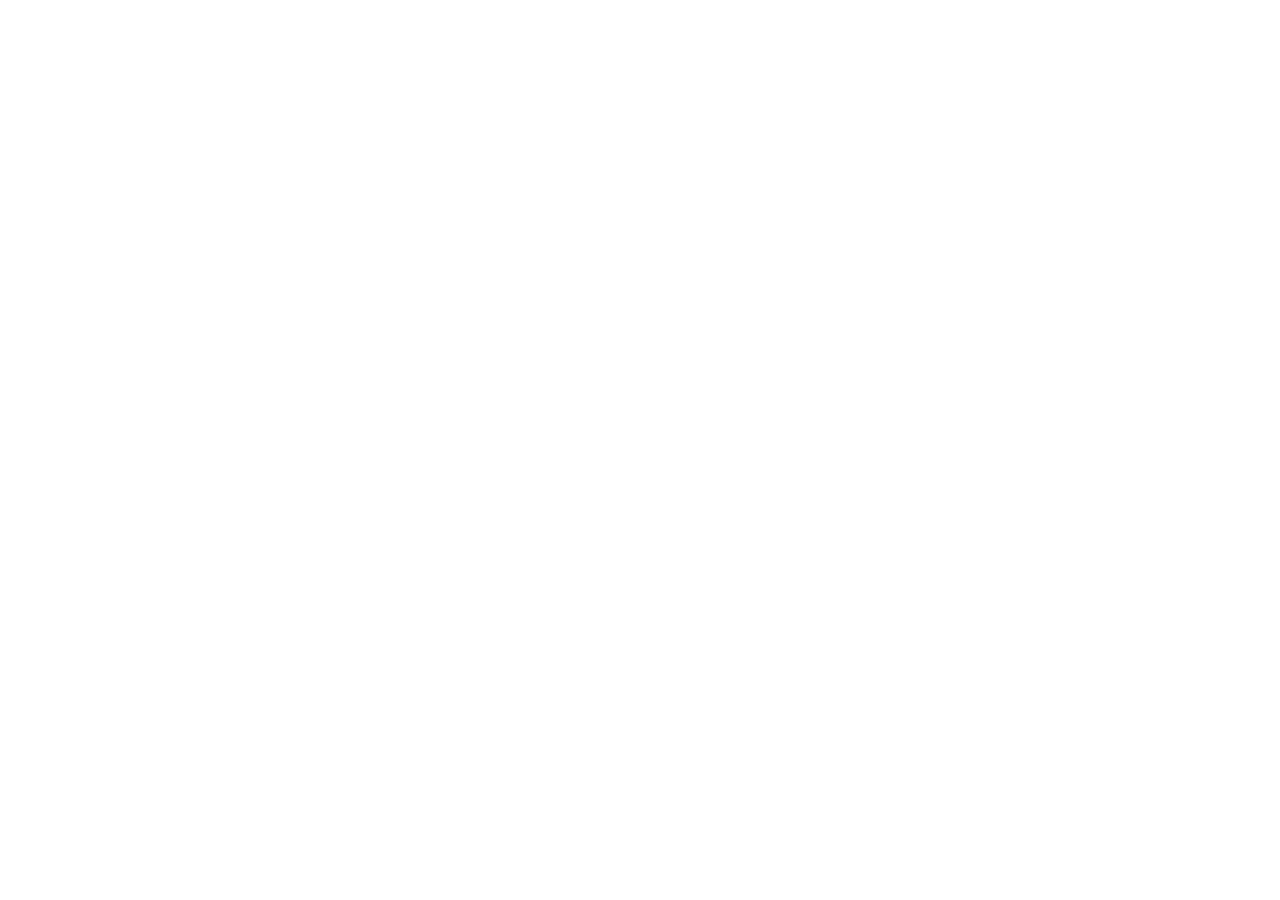
==== about.html @ ed48752d "Hari 1 : Membuat struktur semua halaman HTML dan arsitektur folder proyek" ====
<!DOCTYPE html>
<html lang="en">
<head>
    <meta charset="UTF-8">
    <meta name="viewport" content="width=device-width, initial-scale=1.0">
    <title>Tentang Kami - Mie Tek Tek Pekanbaru</title>
</head>
<body>
    
</body>
</html>
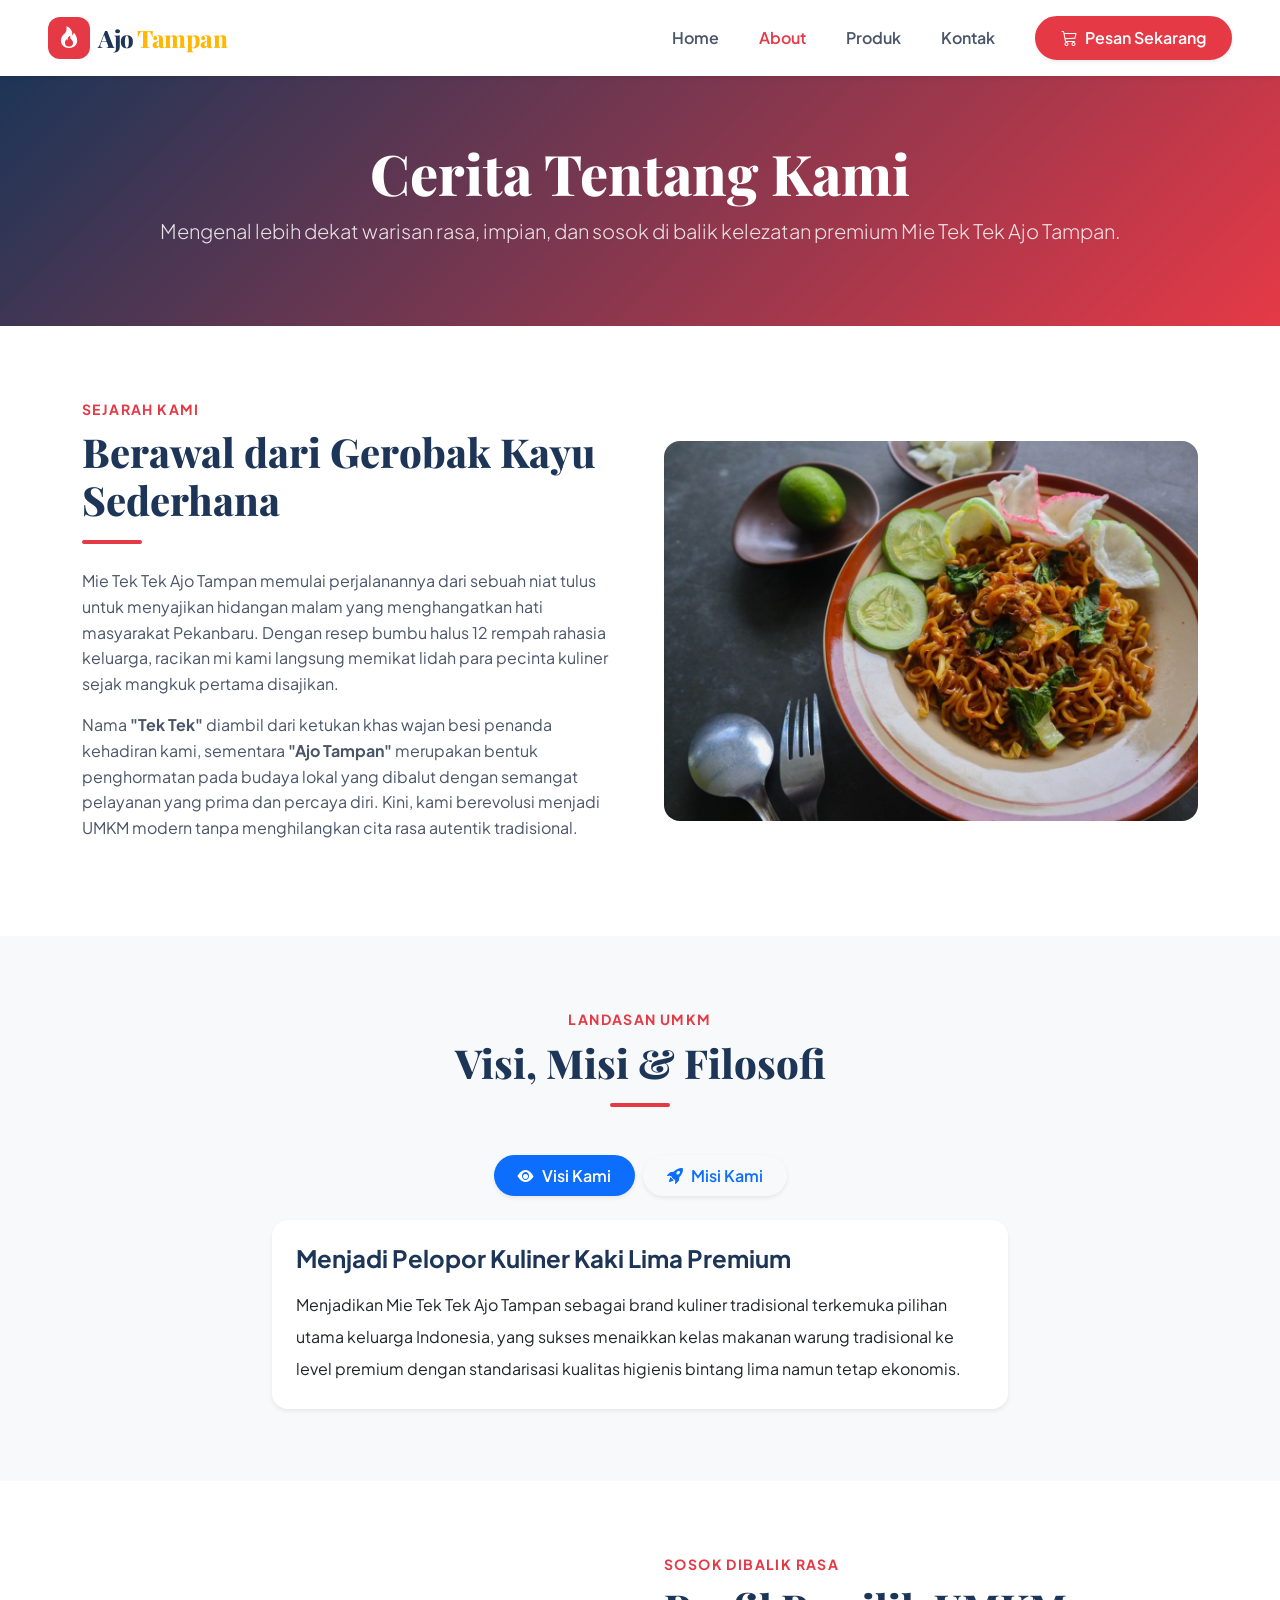
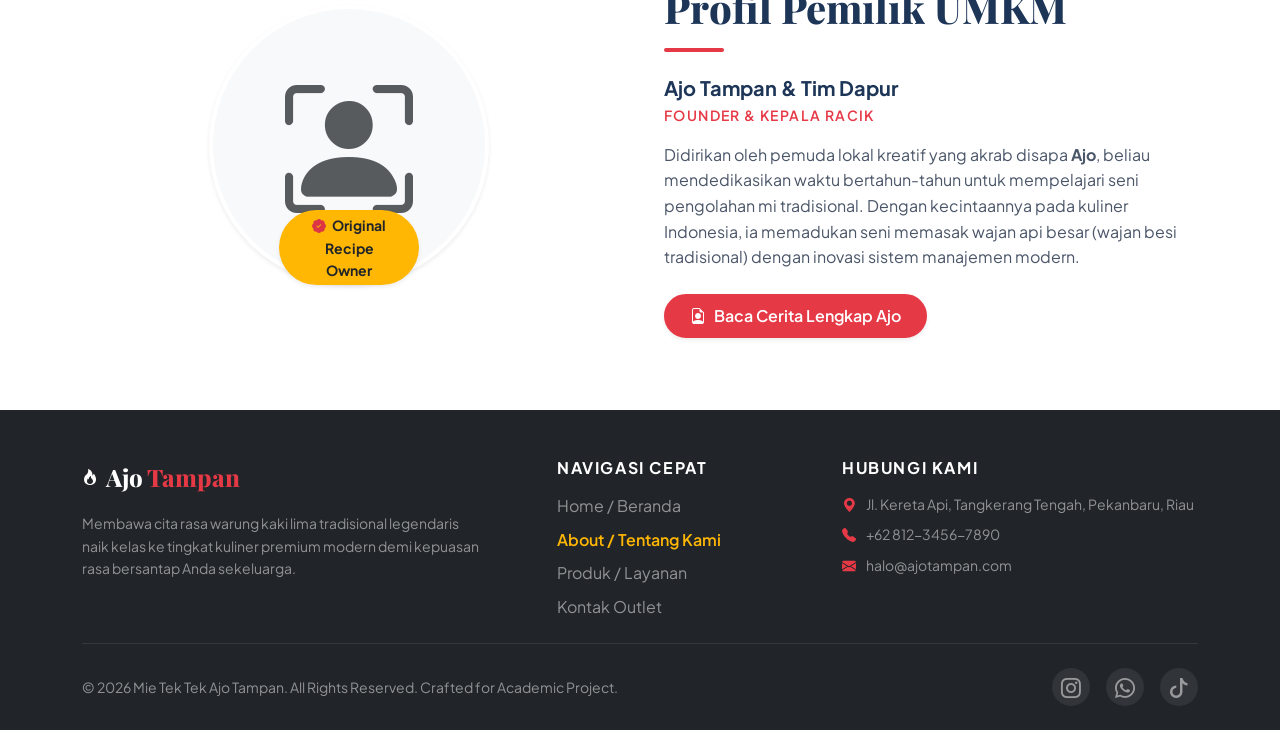
==== commit 8035c31a: "Feat: Menambahkan halaman about & Fix: perbaiki alamat pada footer halaman index" ====
--- a/about.html
+++ b/about.html
@@ -1,11 +1,271 @@
 <!DOCTYPE html>
-<html lang="en">
+<html lang="id">
 <head>
     <meta charset="UTF-8">
     <meta name="viewport" content="width=device-width, initial-scale=1.0">
-    <title>Tentang Kami - Mie Tek Tek Pekanbaru</title>
+    <title>Tentang Kami - Mie Tek Tek Ajo Tampan</title>
+    
+    <meta name="description" content="Ketahui sejarah, visi misi, dan profil dibalik kelezatan kuliner legendaris modern Mie Tek Tek Ajo Tampan Pekanbaru.">
+    <meta name="keywords" content="Sejarah Ajo Tampan, Visi Misi Mie Tek Tek, Pemilik Mie Tek Tek Ajo Tampan, UMKM Pekanbaru">
+    <meta name="author" content="Mie Tek Tek Ajo Tampan">
+    
+    <!-- Bootstrap 5 CSS -->
+    <link href="https://cdn.jsdelivr.net/npm/bootstrap@5.3.2/dist/css/bootstrap.min.css" rel="stylesheet">
+    <!-- Bootstrap Icons -->
+    <link href="https://cdn.jsdelivr.net/npm/bootstrap-icons@1.11.2/font/bootstrap-icons.min.css" rel="stylesheet">
+    
+    <!-- Google Fonts -->
+    <link rel="preconnect" href="https://fonts.googleapis.com">
+    <link rel="preconnect" href="https://fonts.gstatic.com" crossorigin>
+    <link href="https://fonts.googleapis.com/css2?family=Playfair+Display:ital,wght@0,600;0,800;1,400&family=Plus+Jakarta+Sans:wght@400;500;600;700&display=swap" rel="stylesheet">
+    
+    <!-- Menghubungkan ke File style.css -->
+    <link rel="stylesheet" href="css/style.css">
 </head>
 <body>
-    
+
+    <a href="#main-content" class="visually-hidden-focusable">Lompat ke konten utama</a>
+
+    <!-- NAVBAR (Disini saya buat Konsisten dengan index.html) -->
+    <header class="sticky-top bg-white shadow-sm">
+        <nav class="navbar navbar-expand-lg navbar-light padding-navbar" aria-label="Navigasi Utama">
+            <div class="container-fluid px-lg-5">
+                <a class="navbar-brand d-flex align-items-center" href="index.html" aria-label="Halaman Utama Mie Tek Tek Ajo Tampan">
+                    <div class="brand-icon-box me-2 d-flex align-items-center justify-content-center">
+                        <i class="bi bi-fire fire-icon" aria-hidden="true"></i>
+                    </div>
+                    <span class="brand-text">Ajo <span class="text-accent">Tampan</span></span>
+                </a>
+
+                <button class="navbar-toggler border-0 shadow-none" type="button" data-bs-toggle="collapse" data-bs-target="#navbarNavNavbar" aria-controls="navbarNavNavbar" aria-expanded="false" aria-label="Tampilkan atau sembunyikan menu navigasi">
+                    <span class="navbar-toggler-icon"></span>
+                </button>
+
+                <div class="collapse navbar-collapse justify-content-end" id="navbarNavNavbar">
+                    <ul class="navbar-nav align-items-lg-center gap-2 pt-3 pt-lg-0">
+                        <li class="nav-item">
+                            <a class="nav-link" href="index.html">Home</a>
+                        </li>
+                        <li class="nav-item">
+                            <a class="nav-link active" aria-current="page" href="about.html">About</a>
+                        </li>
+                        <li class="nav-item">
+                            <a class="nav-link" href="produk.html">Produk</a>
+                        </li>
+                        <li class="nav-item">
+                            <a class="nav-link" href="kontak.html">Kontak</a>
+                        </li>
+                        <li class="nav-item ms-lg-3">
+                            <a href="index.html#menu-pilihan" class="btn btn-primary-custom px-4 py-2 text-white shadow-sm rounded-pill font-weight-600">
+                                <i class="bi bi-cart3 me-2" aria-hidden="true"></i>Pesan Sekarang
+                            </a>
+                        </li>
+                    </ul>
+                </div>
+            </div>
+        </nav>
+    </header>
+
+    <main id="main-content">
+        
+        <!-- HERO BANNER TENTANG KAMI -->
+        <section class="py-5 text-center position-relative overflow-hidden bg-slide-1 text-white d-flex align-items-center" style="min-height: 250px;">
+            <div class="container position-relative z-2">
+                <h1 class="display-4 heading-premium text-white mb-2">Cerita Tentang Kami</h1>
+                <p class="lead text-white-80 max-width-600 mx-auto">Mengenal lebih dekat warisan rasa, impian, dan sosok di balik kelezatan premium Mie Tek Tek Ajo Tampan.</p>
+            </div>
+        </section>
+
+        <!-- SEJARAH SINGKAT SECTION -->
+        <section class="py-5 bg-white">
+            <div class="container py-4">
+                <div class="row align-items-center g-5">
+                    <div class="col-lg-6">
+                        <span class="text-primary-color text-uppercase font-weight-700 tracking-wider small d-block mb-2">Sejarah Kami</span>
+                        <h2 class="display-6 font-weight-800 text-dark-title heading-premium mb-3">Berawal dari Gerobak Kayu Sederhana</h2>
+                        <div class="accent-line mb-4"></div>
+                        <p class="text-muted-body mb-3">
+                            Mie Tek Tek Ajo Tampan memulai perjalanannya dari sebuah niat tulus untuk menyajikan hidangan malam yang menghangatkan hati masyarakat Pekanbaru. Dengan resep bumbu halus 12 rempah rahasia keluarga, racikan mi kami langsung memikat lidah para pecinta kuliner sejak mangkuk pertama disajikan.
+                        </p>
+                        <p class="text-muted-body mb-4">
+                            Nama <strong>"Tek Tek"</strong> diambil dari ketukan khas wajan besi penanda kehadiran kami, sementara <strong>"Ajo Tampan"</strong> merupakan bentuk penghormatan pada budaya lokal yang dibalut dengan semangat pelayanan yang prima dan percaya diri. Kini, kami berevolusi menjadi UMKM modern tanpa menghilangkan cita rasa autentik tradisional.
+                        </p>
+                    </div>
+                    <div class="col-lg-6">
+                        <!-- Wrapper gambar menggunakan struktur penataan menu agar proporsional -->
+                        <div class="menu-image-wrapper rounded-4 shadow-md" style="height: 380px;">
+                            <img src="img/mie_tektek_goreng.jpg" alt="Suasana Dapur Tradisional Modern" class="menu-image w-100 h-100 object-fit-cover">
+                        </div>
+                    </div>
+                </div>
+            </div>
+        </section>
+
+        <!-- VISI MISI DYNAMIC TABS (JS FEATURE) -->
+        <section class="py-5 bg-light-section">
+            <div class="container py-4">
+                <div class="text-center mb-5">
+                    <span class="text-primary-color text-uppercase font-weight-700 tracking-wider small d-block mb-2">Landasan UMKM</span>
+                    <h2 class="display-6 font-weight-800 text-dark-title heading-premium-section">Visi, Misi & Filosofi</h2>
+                    <div class="accent-line mx-auto"></div>
+                </div>
+
+                <div class="row justify-content-center">
+                    <div class="col-xl-8 col-lg-10">
+                        <!-- Navigation Pills / Tabs -->
+                        <ul class="nav nav-pills justify-content-center gap-2 mb-4" id="pills-tab" role="tablist">
+                            <li class="nav-item" role="presentation">
+                                <button class="nav-link active px-4 py-2 rounded-pill font-weight-600 shadow-sm" id="pills-visi-tab" data-bs-toggle="pill" data-bs-target="#pills-visi" type="button" role="tab" aria-controls="pills-visi" aria-selected="true">
+                                    <i class="bi bi-eye-fill me-2"></i>Visi Kami
+                                </button>
+                            </li>
+                            <li class="nav-item" role="presentation">
+                                <button class="nav-link px-4 py-2 rounded-pill font-weight-600 shadow-sm" id="pills-misi-tab" data-bs-toggle="pill" data-bs-target="#pills-misi" type="button" role="tab" aria-controls="pills-misi" aria-selected="false">
+                                    <i class="bi bi-rocket-takeoff-fill me-2"></i>Misi Kami
+                                </button>
+                            </li>
+                        </ul>
+
+                        <!-- Tab Content Dynamic Area -->
+                        <div class="tab-content card border-0 shadow-sm p-4 rounded-4 bg-white" id="pills-tabContent">
+                            <!-- Visi -->
+                            <div class="tab-pane fade show active" id="pills-visi" role="tabpanel" aria-labelledby="pills-visi-tab">
+                                <h3 class="h4 font-weight-700 text-dark-title mb-3">Menjadi Pelopor Kuliner Kaki Lima Premium</h3>
+                                <p class="text-muted-body mb-0 lh-lg">
+                                    Menjadikan Mie Tek Tek Ajo Tampan sebagai brand kuliner tradisional terkemuka pilihan utama keluarga Indonesia, yang sukses menaikkan kelas makanan warung tradisional ke level premium dengan standarisasi kualitas higienis bintang lima namun tetap ekonomis.
+                                </p>
+                            </div>
+                            <!-- Misi -->
+                            <div class="tab-pane fade" id="pills-misi" role="tabpanel" aria-labelledby="pills-misi-tab">
+                                <h3 class="h4 font-weight-700 text-dark-title mb-3">Langkah Nyata Mewujudkan Kualitas</h3>
+                                <ul class="text-muted-body d-flex flex-column gap-2 ps-3 mb-0 lh-lg">
+                                    <li>Konsisten menggunakan 100% bumbu rempah alami pilihan Nusantara tanpa bahan pengawet buatan.</li>
+                                    <li>Menjaga standarisasi kebersihan dapur (sanitasi) yang ketat demi kepuasan dan kesehatan pelanggan.</li>
+                                    <li>Memberikan pelayanan terbaik yang ramah, cepat, dan responsif baik di outlet maupun layanan digital.</li>
+                                    <li>Mendukung pertumbuhan ekonomi daerah dengan menggunakan bahan baku segar langsung dari petani/pedagang lokal Pekanbaru.</li>
+                                </ul>
+                            </div>
+                        </div>
+
+                    </div>
+                </div>
+            </div>
+        </section>
+
+        <!-- PROFIL PEMILIK & MODAL INTEGRATION (JS FEATURE) -->
+        <section class="py-5 bg-white">
+            <div class="container py-4">
+                <div class="row align-items-center g-5 flex-lg-row-reverse">
+                    <div class="col-lg-6">
+                        <span class="text-primary-color text-uppercase font-weight-700 tracking-wider small d-block mb-2">Sosok Dibalik Rasa</span>
+                        <h2 class="display-6 font-weight-800 text-dark-title heading-premium mb-3">Profil Pemilik UMKM</h2>
+                        <div class="accent-line mb-4"></div>
+                        <h3 class="h5 font-weight-700 text-dark-title mb-1">Ajo Tampan & Tim Dapur</h3>
+                        <p class="text-muted small mb-3 text-uppercase tracking-wider text-primary-color font-weight-600">Founder & Kepala Racik</p>
+                        <p class="text-muted-body mb-4">
+                            Didirikan oleh pemuda lokal kreatif yang akrab disapa <strong>Ajo</strong>, beliau mendedikasikan waktu bertahun-tahun untuk mempelajari seni pengolahan mi tradisional. Dengan kecintaannya pada kuliner Indonesia, ia memadukan seni memasak wajan api besar (wajan besi tradisional) dengan inovasi sistem manajemen modern.
+                        </p>
+                        <!-- Trigger Button for Bootstrap Modal -->
+                        <button type="button" class="btn btn-primary-custom px-4 py-2 text-white shadow-sm rounded-pill font-weight-600" data-bs-toggle="modal" data-bs-target="#ownerBiographyModal">
+                            <i class="bi bi-file-earmark-person me-2"></i>Baca Cerita Lengkap Ajo
+                        </button>
+                    </div>
+                    <div class="col-lg-6 text-center">
+                        <!-- Profil Avatar Wrapper -->
+                        <div class="position-relative d-inline-block">
+                            <div class="rounded-circle overflow-hidden shadow-sm bg-light-section border border-4 border-white mx-auto d-flex align-items-center justify-content-center" style="width: 280px; height: 280px;">
+                                <!-- Menggunakan icon chef premium sebagai representasi profil owner -->
+                                <i class="bi bi-person-bounding-box text-muted" style="font-size: 8rem;"></i>
+                            </div>
+                            <div class="position-absolute bottom-0 start-50 translate-middle-x bg-accent px-4 py-1 text-dark rounded-pill shadow-sm font-weight-700 small">
+                                <i class="bi bi-patch-check-fill text-danger me-1"></i> Original Recipe Owner
+                            </div>
+                        </div>
+                    </div>
+                </div>
+            </div>
+        </section>
+
+        <!-- INTERACTIVE MODAL COMPONENT (JS DISPLAY) -->
+        <div class="modal fade" id="ownerBiographyModal" tabindex="-1" aria-labelledby="ownerBiographyModalLabel" aria-hidden="true">
+            <div class="modal-dialog modal-dialog-centered">
+                <div class="modal-content border-0 rounded-4 overflow-hidden shadow-lg">
+                    <div class="modal-header bg-dark text-white border-0 py-3">
+                        <h5 class="modal-title heading-premium font-weight-700" id="ownerBiographyModalLabel">
+                            <i class="bi bi-fire text-accent me-2"></i>Dedikasi Rasa Ajo Tampan
+                        </h5>
+                        <button type="button" class="btn-close btn-close-white shadow-none" data-bs-dismiss="modal" aria-label="Close"></button>
+                    </div>
+                    <div class="modal-body bg-light-section p-4">
+                        <div class="text-center mb-3">
+                            <i class="bi bi-quote fs-1 text-primary-color opacity-50"></i>
+                        </div>
+                        <p class="text-muted-body lh-lg mb-3">
+                            "Bagi saya, memasak mi tek-tek bukan sekadar mencampur mi dengan bumbu kecap. Ini adalah sebuah pertunjukan seni, harmoni antara ketukan wajan besi, besarnya kobaran api, serta ketepatan waktu memasukkan rempah segar agar menghasilkan aroma 'smoky' yang gurih autentik."
+                        </p>
+                        <p class="text-muted-body lh-lg mb-0">
+                            UMKM ini dibangun atas komitmen kemandirian ekonomi pasca-pandemi, dengan harapan bisa membuka lapangan kerja seluas-luasnya untuk orang-orang yang berada di sekitar Pekanbaru. Terima kasih telah menjadi bagian dari perjalanan kuliner kami!
+                        </p>
+                    </div>
+                    <div class="modal-footer border-0 bg-white py-3">
+                        <button type="button" class="btn btn-secondary px-4 py-2 rounded-pill font-weight-600" data-bs-dismiss="modal">Tutup Cerita</button>
+                    </div>
+                </div>
+            </div>
+        </div>
+
+    </main>
+
+    <!-- FOOTER (Disini saya buat Konsisten dengan index.html) -->
+    <footer class="bg-dark text-white pt-5 pb-4">
+        <div class="container">
+            <div class="row g-4">
+                <div class="col-lg-5 col-12">
+                    <div class="d-flex align-items-center mb-3">
+                        <div class="brand-icon-box bg-primary-color me-2 d-flex align-items-center justify-content-center rounded">
+                            <i class="bi bi-fire text-white" aria-hidden="true"></i>
+                        </div>
+                        <span class="fs-4 heading-premium text-white">Ajo <span class="text-primary-color">Tampan</span></span>
+                    </div>
+                    <p class="text-white-50 small mb-0 pe-lg-5">Membawa cita rasa warung kaki lima tradisional legendaris naik kelas ke tingkat kuliner premium modern demi kepuasan rasa bersantap Anda sekeluarga.</p>
+                </div>
+                
+                <div class="col-lg-3 col-sm-6 col-12">
+                    <h4 class="h6 font-weight-700 text-white text-uppercase tracking-wider mb-3">Navigasi Cepat</h4>
+                    <ul class="list-unstyled d-flex flex-column gap-2 mb-0">
+                        <li><a href="index.html" class="text-white-50 text-decoration-none footer-link-hover">Home / Beranda</a></li>
+                        <li><a href="about.html" class="text-white-50 text-decoration-none footer-link-hover active-footer-link">About / Tentang Kami</a></li>
+                        <li><a href="produk.html" class="text-white-50 text-decoration-none footer-link-hover">Produk / Layanan</a></li>
+                        <li><a href="kontak.html" class="text-white-50 text-decoration-none footer-link-hover">Kontak Outlet</a></li>
+                    </ul>
+                </div>
+
+                <div class="col-lg-4 col-sm-6 col-12">
+                    <h4 class="h6 font-weight-700 text-white text-uppercase tracking-wider mb-3">Hubungi Kami</h4>
+                    <p class="text-white-50 small mb-2"><i class="bi bi-geo-alt-fill text-primary-color me-2" aria-hidden="true"></i> Jl. Kereta Api, Tangkerang Tengah, Pekanbaru, Riau</p>
+                    <p class="text-white-50 small mb-2"><i class="bi bi-telephone-fill text-primary-color me-2" aria-hidden="true"></i> +62 812-3456-7890</p>
+                    <p class="text-white-50 small mb-0"><i class="bi bi-envelope-fill text-primary-color me-2" aria-hidden="true"></i> halo@ajotampan.com</p>
+                </div>
+            </div>
+            
+            <hr class="border-secondary my-4">
+            
+            <div class="row align-items-center">
+                <div class="col-md-6 col-12 text-center text-md-start mb-3 mb-md-0">
+                    <p class="small text-white-50 mb-0">&copy; 2026 Mie Tek Tek Ajo Tampan. All Rights Reserved. Crafted for Academic Project.</p>
+                </div>
+                <div class="col-md-6 col-12 text-center text-md-end">
+                    <div class="d-flex justify-content-center justify-content-md-end gap-3">
+                        <a href="#" class="text-white-50 fs-5 social-icon-hover" aria-label="Kunjungi Instagram"><i class="bi bi-instagram"></i></a>
+                        <a href="#" class="text-white-50 fs-5 social-icon-hover" aria-label="Hubungi WhatsApp"><i class="bi bi-whatsapp"></i></a>
+                        <a href="#" class="text-white-50 fs-5 social-icon-hover" aria-label="Kunjungi TikTok"><i class="bi bi-tiktok"></i></a>
+                    </div>
+                </div>
+            </div>
+        </div>
+    </footer>
+
+    <!-- Bootstrap 5 JS Bundle with Popper -->
+    <script src="https://cdn.jsdelivr.net/npm/bootstrap@5.3.2/dist/js/bootstrap.bundle.min.js"></script>
 </body>
 </html>
--- a/css/style.css
+++ b/css/style.css
@@ -0,0 +1,424 @@
+/* ==========================================================================
+   CUSTOM ADVANCED STYLING - MIE TEK TEK AJO TAMPAN
+   Designed for High Fidelity Responsive Breakpoints (Mobile, Tablet, Monitor)
+   ========================================================================== */
+
+/* 1. VARIABLE SYSTEM DEFIINITION & ROOT CONFIGS */
+:root {
+    --primary-color: #E63946;       /* Crimson Red yang Mewah & Meningkatkan Nafsu Makan */
+    --accent-color: #FFB703;        /* Golden Amber Mewah untuk Highlight */
+    --dark-title: #1D3557;          /* Deep Luxury Navy untuk Kontras Tipografi */
+    --muted-body: #4A5568;          /* Slate Grey Kepatuhan Aksesibilitas Kontras Teks */
+    --light-bg: #F8F9FA;            /* Soft Off-White */
+    --font-heading: 'Playfair Display', serif;
+    --font-body: 'Plus Jakarta Sans', sans-serif;
+}
+
+*, *::before, *::after {
+    box-sizing: border-box;
+}
+
+body {
+    font-family: var(--font-body);
+    color: var(--muted-body);
+    background-color: #FFFFFF;
+    line-height: 1.6;
+    overflow-x: hidden;
+}
+
+/* 2. PREMIUM ACCENT & UTILITIES */
+.heading-premium { font-family: var(--font-heading); font-weight: 800; }
+.heading-premium-section { font-family: var(--font-heading); }
+.text-primary-color { color: var(--primary-color) !important; }
+.text-accent { color: var(--accent-color) !important; }
+.bg-accent { background-color: var(--accent-color) !important; }
+.font-weight-600 { font-weight: 600; }
+.font-weight-700 { font-weight: 700; }
+.font-weight-800 { font-weight: 800; }
+.tracking-wider { letter-spacing: 0.1em; }
+.bg-light-section { background-color: var(--light-bg); }
+.text-dark-title { color: var(--dark-title); }
+
+.accent-line {
+    width: 60px;
+    height: 4px;
+    background-color: var(--primary-color);
+    border-radius: 2px;
+    margin-top: 1rem;
+}
+
+/* 3. APPBAR HEADER / NAVBAR STYLING */
+.padding-navbar {
+    padding-top: 0.75rem;
+    padding-bottom: 0.75rem;
+}
+
+.navbar-brand .brand-icon-box {
+    width: 42px;
+    height: 42px;
+    background-color: var(--primary-color);
+    border-radius: 12px;
+    transition: transform 0.3s cubic-bezier(0.175, 0.885, 0.32, 1.275);
+}
+
+.navbar-brand:hover .brand-icon-box {
+    transform: rotate(-12deg) scale(1.08);
+}
+
+.navbar-brand .fire-icon {
+    color: #FFFFFF;
+    font-size: 1.35rem;
+}
+
+.navbar-brand .brand-text {
+    font-family: var(--font-heading);
+    font-weight: 800;
+    font-size: 1.5rem;
+    color: var(--dark-title);
+    letter-spacing: -0.5px;
+}
+
+.navbar-nav .nav-link {
+    font-weight: 600;
+    color: var(--muted-body);
+    padding: 0.5rem 1rem !important;
+    transition: all 0.25s ease;
+}
+
+.navbar-nav .nav-link:hover,
+.navbar-nav .nav-link.active {
+    color: var(--primary-color) !important;
+}
+
+.btn-primary-custom {
+    background-color: var(--primary-color);
+    border: 2px solid var(--primary-color);
+    transition: all 0.3s ease;
+}
+
+.btn-primary-custom:hover {
+    background-color: #C32F3A;
+    border-color: #C32F3A;
+    transform: translateY(-2px);
+}
+
+/* 4. BRAND NEW CAROUSEL LAYOUT: SOLUSI MASALAH ARROW BERHIMPITAN */
+.hero-carousel-section {
+    position: relative;
+    width: 100%;
+}
+
+.carousel-item {
+    height: 80vh;
+    min-height: 550px;
+    background-color: #000000;
+}
+
+.carousel-overlay-bg {
+    position: absolute;
+    top: 0; left: 0; width: 100%; height: 100%;
+    background-size: cover;
+    background-position: center;
+    opacity: 0.5;
+}
+
+/* Pola Gradasi Warna Mewah Pengganti File Gambar Fisik Agar Tetap Terlihat Keren */
+.bg-slide-1 { background-image: linear-gradient(135deg, #1d3557 0%, #e63946 100%); }
+.bg-slide-2 { background-image: linear-gradient(135deg, #0f2027 0%, #203a43 50%, #2c5364 100%); }
+.bg-slide-3 { background-image: linear-gradient(135deg, #d35400 0%, #c0392b 100%); }
+
+.carousel-caption-custom {
+    position: absolute;
+    top: 0; left: 0; width: 100%; height: 100%;
+    display: flex;
+    align-items: center;
+    justify-content: center;
+    z-index: 2;
+}
+
+/* CRITICAL SAFE-ZONE BOUNDARY BOX */
+/* Box pembatas inilah yang menahan teks agar tidak menabrak batas luar panah navigasi */
+.content-bound {
+    padding-left: 80px !important;
+    padding-right: 80px !important;
+}
+
+.text-white-80 {
+    color: rgba(255, 255, 255, 0.85);
+}
+
+.btn-outline-white-custom {
+    border: 2px solid #FFFFFF;
+    background-color: transparent;
+    transition: all 0.3s ease;
+}
+
+.btn-outline-white-custom:hover {
+    background-color: #FFFFFF;
+    color: var(--dark-title) !important;
+    transform: translateY(-2px);
+}
+
+/* LEBAR TOMBOL PANAH DIKUNCI KHUSUS AGAR MENYEDIAKAN RUANG UNTUK PADDING TEKS */
+.custom-carousel-btn-layout {
+    width: 80px; 
+    opacity: 0.85;
+    transition: opacity 0.3s ease;
+    z-index: 5;
+}
+
+.carousel-control-icon-circle {
+    display: flex;
+    align-items: center;
+    justify-content: center;
+    width: 48px;
+    height: 48px;
+    background-color: rgba(255, 255, 255, 0.12);
+    border: 1px solid rgba(255, 255, 255, 0.25);
+    border-radius: 50%;
+    color: #FFFFFF;
+    font-size: 1.25rem;
+    transition: all 0.3s cubic-bezier(0.4, 0, 0.2, 1);
+}
+
+.custom-carousel-btn-layout:hover .carousel-control-icon-circle {
+    background-color: var(--primary-color);
+    border-color: var(--primary-color);
+    transform: scale(1.1);
+    box-shadow: 0 4px 15px rgba(230, 57, 70, 0.4);
+}
+
+/* 5. CARDS HOVER INTEGRATED MASHUP */
+.card-feature-hover {
+    transition: all 0.3s ease;
+    border-radius: 16px;
+}
+
+.card-feature-hover:hover {
+    transform: translateY(-5px);
+    box-shadow: 0 1rem 3rem rgba(29, 53, 87, 0.08) !important;
+}
+
+.feature-icon-wrapper {
+    width: 50px;
+    height: 50px;
+    display: flex;
+    align-items: center;
+    justify-content: center;
+    background-color: rgba(230, 57, 70, 0.06);
+    border-radius: 12px;
+}
+/* ======================================================== */
+
+/* ==========================================
+   MENU UTAMA
+========================================== */
+
+.card-menu-premium{
+    border:none;
+    border-radius:20px;
+    overflow:hidden;
+    background:#fff;
+    transition:.35s ease;
+}
+
+.card-menu-premium:hover{
+    transform:translateY(-10px);
+    box-shadow:0 20px 45px rgba(0,0,0,.12);
+}
+
+/* IMAGE */
+
+.menu-image-wrapper{
+    width:100%;
+    height:240px;
+    overflow:hidden;
+    background:#f4f4f4;
+}
+
+.menu-image{
+    width:100%;
+    height:100%;
+    object-fit:cover;
+    display:block;
+    transition:.5s ease;
+}
+
+.card-menu-premium:hover .menu-image{
+    transform:scale(1.08);
+}
+
+/* BODY */
+
+.card-menu-premium .card-body{
+    padding:24px;
+}
+
+/* PRICE */
+
+.price-menu{
+    color:var(--primary-color);
+    font-size:1.1rem;
+    font-weight:700;
+}
+
+/* BADGE */
+
+.badge-best{
+    background:#FFF3CD;
+    color:#C27C00;
+    padding:8px 15px;
+    border-radius:50px;
+    font-weight:600;
+}
+
+.badge-recommend{
+    background:#D1FADF;
+    color:#027A48;
+    padding:8px 15px;
+    border-radius:50px;
+    font-weight:600;
+}
+
+.badge-hemat{
+    background:#FEE2E2;
+    color:#DC2626;
+    padding:8px 15px;
+    border-radius:50px;
+    font-weight:600;
+}
+
+.badge i{
+    margin-right:5px;
+}
+
+/* RESPONSIVE */
+
+@media (max-width:992px){
+
+    .menu-image-wrapper{
+        height:220px;
+    }
+
+}
+
+@media (max-width:768px){
+
+    .menu-image-wrapper{
+        height:200px;
+    }
+
+    .card-menu-premium .card-body{
+        padding:20px;
+    }
+
+}
+
+@media (max-width:576px){
+
+    .menu-image-wrapper{
+        height:180px;
+    }
+
+    .price-menu{
+        font-size:1rem;
+    }
+
+}
+
+/* ======================================================== */
+
+/* 6. ADVANCED ACCORDION ACCENT LUXURY */
+.accordion-custom .accordion-item {
+    background-color: #FFFFFF;
+    border: 1px solid rgba(0, 0, 0, 0.03) !important;
+}
+
+.accordion-custom .accordion-button {
+    background-color: #FFFFFF;
+    color: var(--dark-title);
+    font-size: 1.05rem;
+}
+
+.accordion-custom .accordion-button:not(.collapsed) {
+    background-color: rgba(230, 57, 70, 0.02);
+    color: var(--primary-color);
+    box-shadow: none;
+}
+
+/* Mengubah indikator default panah accordion menjadi ikon premium Bootstrap */
+.accordion-custom .accordion-button::after {
+    font-family: 'bootstrap-icons';
+    content: "\F282"; 
+    background-image: none;
+    transform: none;
+    color: var(--muted-body);
+    font-size: 1rem;
+    transition: transform 0.3s ease;
+}
+
+.accordion-custom .accordion-button:not(.collapsed)::after {
+    transform: rotate(180deg);
+    color: var(--primary-color);
+}
+
+.border-top-light { border-top: 1px solid #F1F3F5; }
+
+/* 7. EXPERT FOOTER COMPONENTS */
+.footer-link-hover { transition: all 0.2s ease; display: inline-block; }
+.footer-link-hover:hover { color: var(--accent-color) !important; transform: translateX(4px); }
+.active-footer-link { color: var(--accent-color) !important; font-weight: 600; }
+
+.social-icon-hover {
+    width: 38px; height: 38px;
+    display: inline-flex; align-items: center; justify-content: center;
+    background-color: rgba(255, 255, 255, 0.07);
+    border-radius: 50%;
+    transition: all 0.3s ease;
+}
+
+.social-icon-hover:hover {
+    background-color: var(--primary-color);
+    color: #FFFFFF !important;
+    transform: translateY(-3px);
+}
+
+/* ==========================================================================
+   8. MEDIA QUERIES BREAKPOINTS CONTROL (BREAKPOINT BOOTSTRAP ADAPTIVE)
+   ========================================================================== */
+
+/* Laptop & Layar Sedang (LG / MD Breakpoints) */
+@media (max-width: 991.98px) {
+    .carousel-item { height: 70vh; }
+    .content-bound {
+        padding-left: 65px !important;
+        padding-right: 65px !important;
+    }
+    .display-3 { font-size: 2.5rem !important; }
+}
+
+/* Tablet Portrait & Layar Kecil (MD / SM Breakpoints) */
+@media (max-width: 767.98px) {
+    .carousel-item { height: 60vh; min-height: 480px; }
+    .content-bound {
+        padding-left: 55px !important;
+        padding-right: 55px !important;
+    }
+    .display-3 { font-size: 2rem !important; }
+    .lead { font-size: 1rem !important; }
+    .custom-carousel-btn-layout { width: 55px; }
+    .carousel-control-icon-circle { width: 38px; height: 38px; font-size: 1rem; }
+}
+
+/* Smartphone Layar Sentuh Ekstra Kecil (XS Breakpoint) */
+@media (max-width: 575.98px) {
+    .carousel-item { height: 55vh; min-height: 420px; }
+    .content-bound {
+        padding-left: 45px !important;
+        padding-right: 45px !important;
+    }
+    .display-3 { font-size: 1.55rem !important; }
+    .lead { font-size: 0.85rem !important; }
+    .custom-carousel-btn-layout { width: 45px; }
+    .carousel-control-icon-circle { width: 32px; height: 32px; font-size: 0.8rem; }
+}
